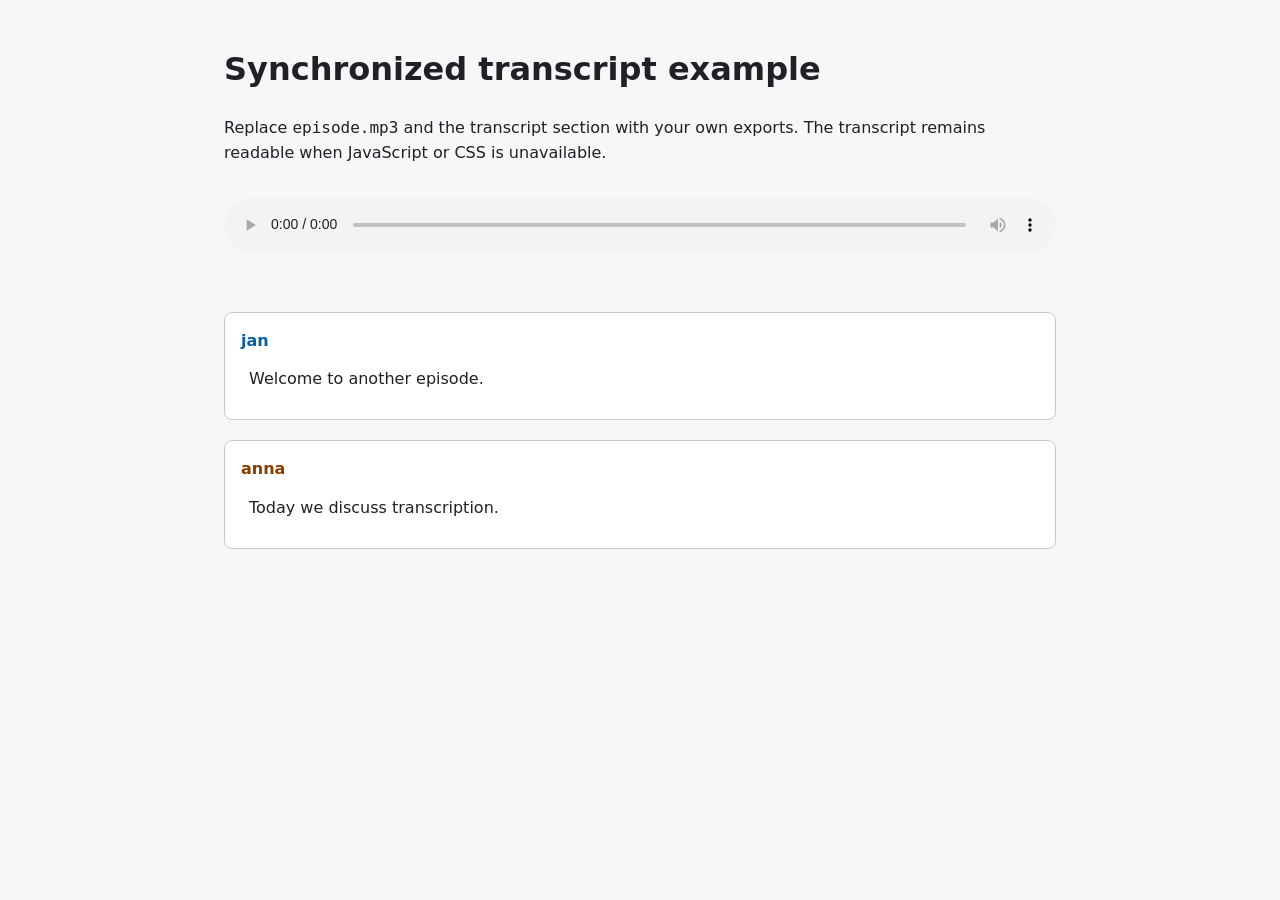
==== examples/html-player/index.html @ 382240c1 "feat(example): add synchronized HTML player" ====
<!doctype html>
<html lang="en">
  <head>
    <meta charset="utf-8">
    <meta name="viewport" content="width=device-width, initial-scale=1">
    <title>EWP synchronized transcript example</title>
    <link rel="stylesheet" href="styles.css">
    <script src="player.js" defer></script>
  </head>
  <body>
    <main>
      <h1>Synchronized transcript example</h1>
      <p class="instructions">
        Replace <code>episode.mp3</code> and the transcript section with your own exports.
        The transcript remains readable when JavaScript or CSS is unavailable.
      </p>
      <audio id="ewp-player" controls preload="metadata" src="episode.mp3">
        Your browser does not support HTML audio.
      </audio>

      <section class="ewp-transcript" lang="en">
        <div class="ewp-transcript__turn" data-speaker-id="speaker_001">
          <p class="ewp-transcript__speaker">jan</p>
          <p class="ewp-transcript__cue">
            <button type="button" class="ewp-transcript__seek" data-start-ms="1240" data-end-ms="3900" data-speaker-id="speaker_001" data-kind="speech">
              Welcome to another episode.
            </button>
          </p>
        </div>
        <div class="ewp-transcript__turn" data-speaker-id="speaker_002">
          <p class="ewp-transcript__speaker">anna</p>
          <p class="ewp-transcript__cue">
            <button type="button" class="ewp-transcript__seek" data-start-ms="4320" data-end-ms="6320" data-speaker-id="speaker_002" data-kind="speech">
              Today we discuss transcription.
            </button>
          </p>
        </div>
      </section>
    </main>
  </body>
</html>
---- examples/html-player/styles.css ----
:root {
  color-scheme: light dark;
  --page: #f7f7fa;
  --text: #202124;
  --surface: #ffffff;
  --border: #c7c9d1;
  --active: #fff2a8;
  --speaker-1: #075ea8;
  --speaker-2: #8a3b00;
}

@media (prefers-color-scheme: dark) {
  :root {
    --page: #17181b;
    --text: #f2f3f5;
    --surface: #24262b;
    --border: #60636b;
    --active: #514900;
    --speaker-1: #75bfff;
    --speaker-2: #ffad73;
  }
}

body {
  margin: 0;
  background: var(--page);
  color: var(--text);
  font: 1rem/1.55 system-ui, sans-serif;
}

main {
  max-width: 52rem;
  margin: auto;
  padding: 1.5rem;
}

audio {
  width: 100%;
  margin-block: 1rem 2rem;
}

.ewp-transcript__turn {
  margin-block: 1.25rem;
  padding: 1rem;
  border: 1px solid var(--border);
  border-radius: 0.5rem;
  background: var(--surface);
}

.ewp-transcript__speaker {
  margin: 0 0 0.5rem;
  color: var(--speaker-1);
  font-weight: 700;
}

.ewp-transcript__turn[data-speaker-id="speaker_002"] .ewp-transcript__speaker {
  color: var(--speaker-2);
}

.ewp-transcript__cue {
  margin: 0.35rem 0;
}

.ewp-transcript__seek {
  width: 100%;
  padding: 0.35rem 0.5rem;
  border: 0;
  border-radius: 0.25rem;
  background: transparent;
  color: inherit;
  font: inherit;
  text-align: left;
  cursor: pointer;
}

.ewp-transcript__seek:hover,
.ewp-transcript__seek:focus-visible {
  outline: 2px solid currentcolor;
  outline-offset: 2px;
}

.ewp-transcript__seek[aria-current="true"] {
  background: var(--active);
}
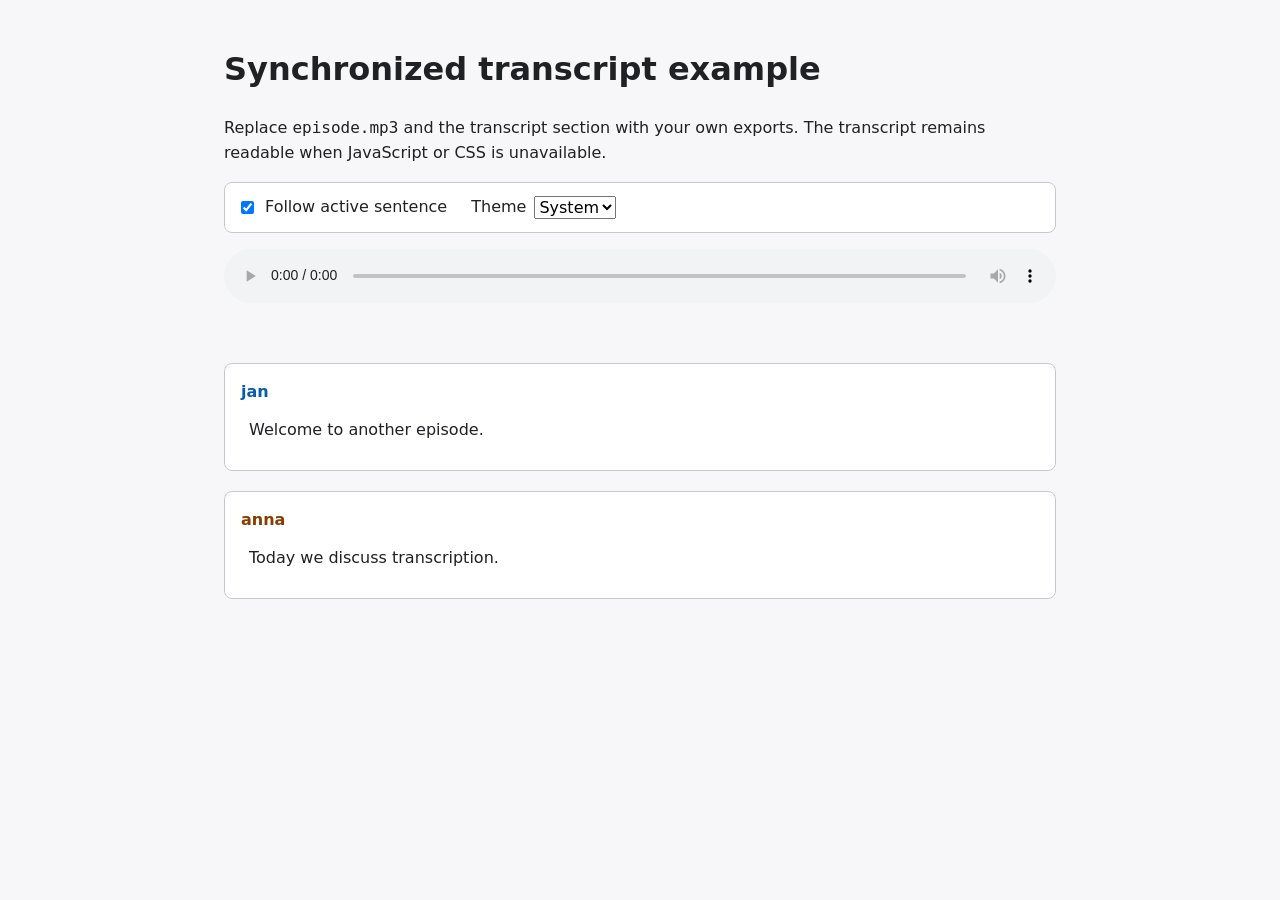
==== commit a646669d: "fix(example): stabilize cross-browser player" ====
--- a/examples/html-player/index.html
+++ b/examples/html-player/index.html
@@ -4,6 +4,7 @@
     <meta charset="utf-8">
     <meta name="viewport" content="width=device-width, initial-scale=1">
     <title>EWP synchronized transcript example</title>
+    <link rel="icon" href="data:,">
     <link rel="stylesheet" href="styles.css">
     <script src="player.js" defer></script>
   </head>
@@ -14,6 +15,21 @@
         Replace <code>episode.mp3</code> and the transcript section with your own exports.
         The transcript remains readable when JavaScript or CSS is unavailable.
       </p>
+      <div class="player-options" aria-label="Player options">
+        <label>
+          <input id="ewp-auto-follow" type="checkbox" checked>
+          Follow active sentence
+        </label>
+        <label>
+          Theme
+          <select id="ewp-theme">
+            <option value="system">System</option>
+            <option value="light">Light</option>
+            <option value="dark">Dark</option>
+          </select>
+        </label>
+      </div>
+      <noscript>Playback controls and transcript text work without JavaScript; seeking and highlighting do not.</noscript>
       <audio id="ewp-player" controls preload="metadata" src="episode.mp3">
         Your browser does not support HTML audio.
       </audio>
--- a/examples/html-player/styles.css
+++ b/examples/html-player/styles.css
@@ -21,6 +21,28 @@
   }
 }
 
+:root[data-theme="light"] {
+  color-scheme: light;
+  --page: #f7f7fa;
+  --text: #202124;
+  --surface: #ffffff;
+  --border: #c7c9d1;
+  --active: #fff2a8;
+  --speaker-1: #075ea8;
+  --speaker-2: #8a3b00;
+}
+
+:root[data-theme="dark"] {
+  color-scheme: dark;
+  --page: #17181b;
+  --text: #f2f3f5;
+  --surface: #24262b;
+  --border: #60636b;
+  --active: #514900;
+  --speaker-1: #75bfff;
+  --speaker-2: #ffad73;
+}
+
 body {
   margin: 0;
   background: var(--page);
@@ -37,6 +59,28 @@
 audio {
   width: 100%;
   margin-block: 1rem 2rem;
+}
+
+.player-options {
+  display: flex;
+  flex-wrap: wrap;
+  gap: 0.75rem 1.5rem;
+  align-items: center;
+  padding: 0.75rem;
+  border: 1px solid var(--border);
+  border-radius: 0.5rem;
+  background: var(--surface);
+}
+
+.player-options label {
+  display: flex;
+  gap: 0.5rem;
+  align-items: center;
+}
+
+select,
+input {
+  font: inherit;
 }
 
 .ewp-transcript__turn {
